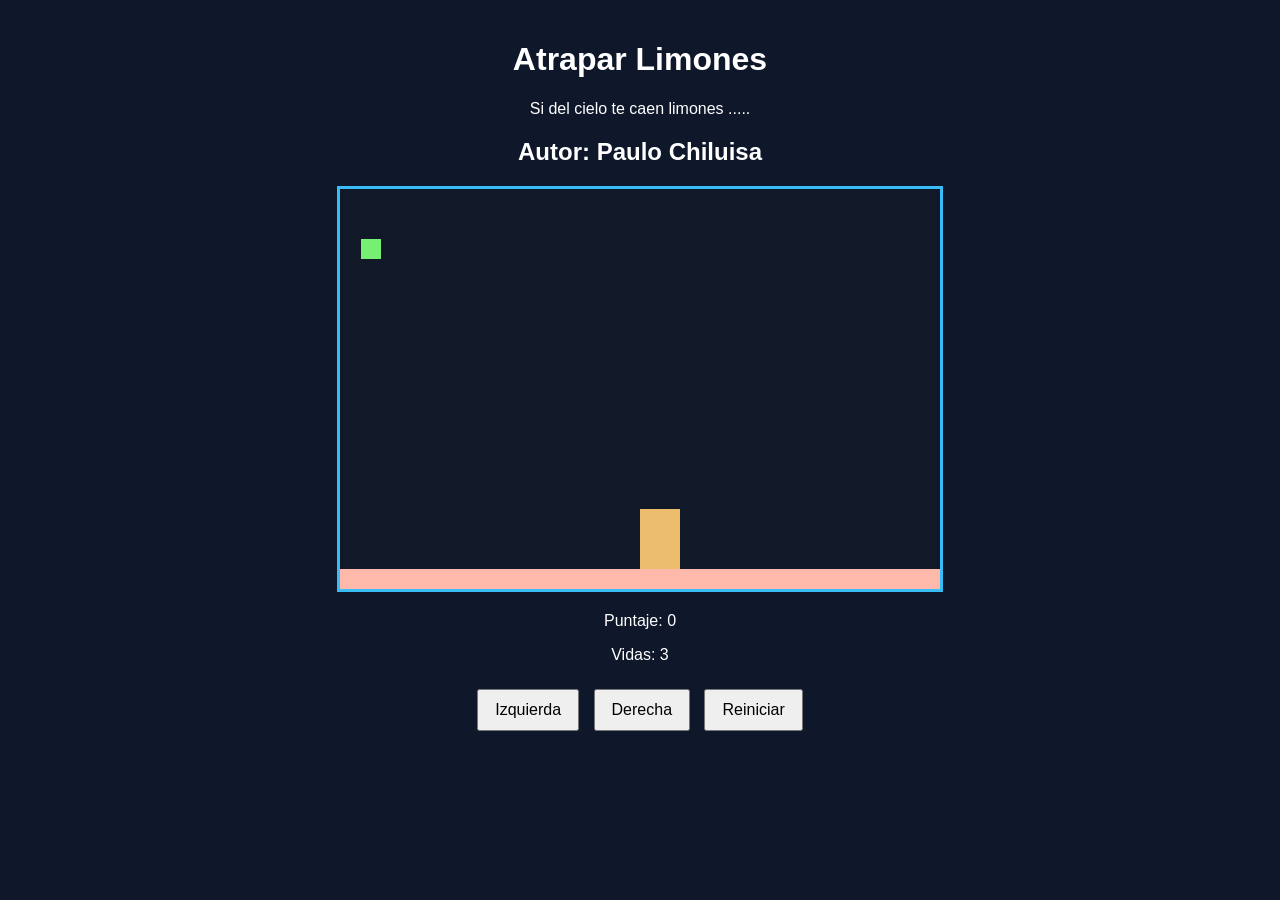
==== index.html @ e569becc "renombrando html principal" ====
<!DOCTYPE html>
<html>
<head>
  <title>Cazar Limones</title>
  <link rel="stylesheet" href="limones.css"/>
  <script src="utils.js"></script>
</head>
<body onload="iniciar()">
  <div class="contenedor">
    <h1>Atrapar Limones</h1>
    <p>Si del cielo te caen limones ..... </p>
    <h2>Autor: Paulo Chiluisa</h2>
    <canvas id="areaJuego" width="600" height="400"> </canvas>
    <div class="panel">
      <p>Puntaje: <span id="txtPuntaje">0</span></p>
      <p>Vidas: <span id="txtVidas">3</span></p>

    </div>
    <div class="botones">
      <button onclick="moverIzquierda()">Izquierda</button>
      <button onclick="moverDerecha()">Derecha</button>
      <button onclick="reiniciar()">Reiniciar</button>
    </div>
  </div>
  <script src="limones.js"></script>
</body>
</html>
---- limones.css ----
body {
  font-family: Arial, sans-serif;
  background-color: #0f172a;
  color: white;
  text-align: center;
  margin: 0;
  padding: 20px;
}

.contenedor {
  max-width: 800px;
  margin: 0 auto;
}

canvas {
  background-color: #111827;
  border: 3px solid #38bdf8;
  display: block;
  margin: 20px auto;
}

.panel {
  margin: 20px 0;
}

.botones button {
  margin: 5px;
  padding: 10px 16px;
  font-size: 16px;
  cursor: pointer;
}
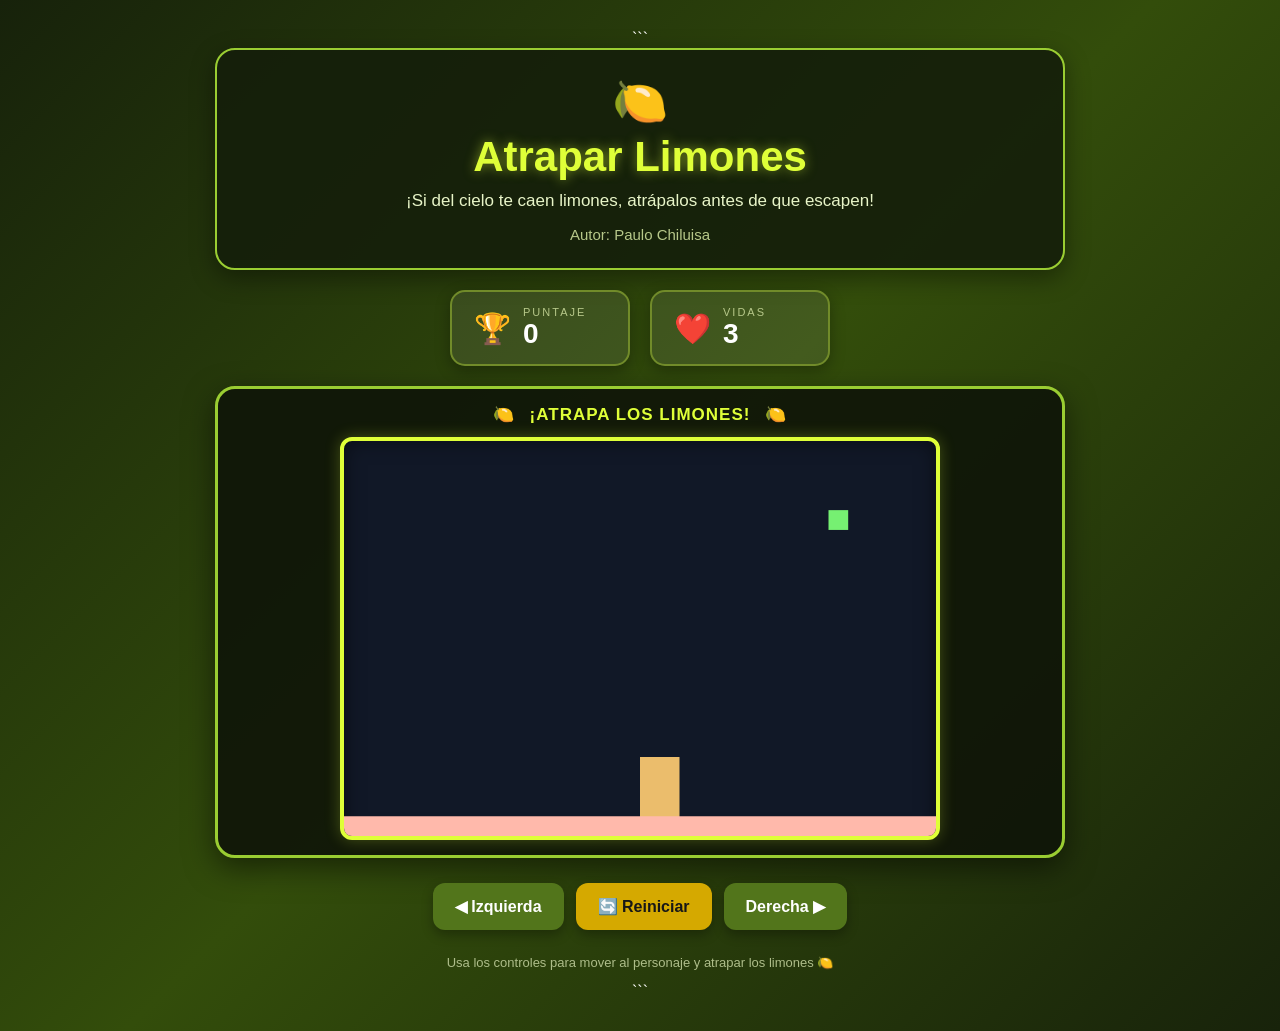
==== commit fe96f1e5: "mejoras visuales con ChatGPT" ====
--- a/index.html
+++ b/index.html
@@ -1,27 +1,82 @@
 <!DOCTYPE html>
-<html>
+
+<html lang="es">
 <head>
+  <meta charset="UTF-8">
+  <meta name="viewport" content="width=device-width, initial-scale=1.0">
   <title>Cazar Limones</title>
   <link rel="stylesheet" href="limones.css"/>
   <script src="utils.js"></script>
 </head>
+
 <body onload="iniciar()">
+
   <div class="contenedor">
-    <h1>Atrapar Limones</h1>
-    <p>Si del cielo te caen limones ..... </p>
-    <h2>Autor: Paulo Chiluisa</h2>
-    <canvas id="areaJuego" width="600" height="400"> </canvas>
-    <div class="panel">
-      <p>Puntaje: <span id="txtPuntaje">0</span></p>
-      <p>Vidas: <span id="txtVidas">3</span></p>
 
-    </div>
-    <div class="botones">
-      <button onclick="moverIzquierda()">Izquierda</button>
-      <button onclick="moverDerecha()">Derecha</button>
-      <button onclick="reiniciar()">Reiniciar</button>
+```
+<header class="encabezado">
+  <div class="icono-limon">🍋</div>
+  <h1>Atrapar Limones</h1>
+  <p>¡Si del cielo te caen limones, atrápalos antes de que escapen!</p>
+  <h2>Autor: Paulo Chiluisa</h2>
+</header>
+
+<section class="marcador">
+
+  <div class="tarjeta">
+    <span class="emoji">🏆</span>
+    <div>
+      <span class="etiqueta">PUNTAJE</span>
+      <strong id="txtPuntaje">0</strong>
     </div>
   </div>
+
+  <div class="tarjeta">
+    <span class="emoji">❤️</span>
+    <div>
+      <span class="etiqueta">VIDAS</span>
+      <strong id="txtVidas">3</strong>
+    </div>
+  </div>
+
+</section>
+
+<main class="zona-juego">
+
+  <div class="titulo-juego">
+    <span>🍋</span>
+    <span>¡ATRAPA LOS LIMONES!</span>
+    <span>🍋</span>
+  </div>
+
+  <canvas id="areaJuego" width="600" height="400"></canvas>
+
+</main>
+
+<div class="botones">
+
+  <button class="btn-izquierda" onclick="moverIzquierda()">
+    ◀ Izquierda
+  </button>
+
+  <button class="btn-reiniciar" onclick="reiniciar()">
+    🔄 Reiniciar
+  </button>
+
+  <button class="btn-derecha" onclick="moverDerecha()">
+    Derecha ▶
+  </button>
+
+</div>
+
+<footer>
+  <p>Usa los controles para mover al personaje y atrapar los limones 🍋</p>
+</footer>
+```
+
+  </div>
+
   <script src="limones.js"></script>
+
 </body>
-</html>+</html>
--- a/limones.css
+++ b/limones.css
@@ -1,31 +1,246 @@
+* {
+  box-sizing: border-box;
+  }
+
 body {
-  font-family: Arial, sans-serif;
-  background-color: #0f172a;
-  color: white;
-  text-align: center;
-  margin: 0;
-  padding: 20px;
-}
+font-family: Arial, Helvetica, sans-serif;
+background: linear-gradient(135deg, #17220b, #334d0b, #18230b);
+color: white;
+text-align: center;
+margin: 0;
+padding: 30px 15px;
+min-height: 100vh;
+}
+
+/* CONTENEDOR PRINCIPAL */
 
 .contenedor {
-  max-width: 800px;
-  margin: 0 auto;
-}
+width: 100%;
+max-width: 850px;
+margin: 0 auto;
+}
+
+/* ENCABEZADO */
+
+.encabezado {
+background: rgba(20, 30, 10, 0.9);
+border: 2px solid #9acd32;
+border-radius: 20px;
+padding: 25px;
+margin-bottom: 20px;
+box-shadow: 0 8px 25px rgba(0, 0, 0, 0.4);
+}
+
+.icono-limon {
+font-size: 45px;
+margin-bottom: 5px;
+}
+
+.encabezado h1 {
+margin: 5px 0;
+font-size: 42px;
+color: #dfff38;
+text-shadow: 0 0 12px rgba(223, 255, 56, 0.5);
+}
+
+.encabezado p {
+color: #e8f5c8;
+font-size: 17px;
+margin: 10px 0;
+}
+
+.encabezado h2 {
+font-size: 15px;
+color: #b7c88a;
+font-weight: normal;
+margin: 15px 0 0;
+}
+
+/* MARCADOR */
+
+.marcador {
+display: flex;
+justify-content: center;
+gap: 20px;
+margin: 20px auto;
+}
+
+.tarjeta {
+display: flex;
+align-items: center;
+gap: 12px;
+min-width: 180px;
+padding: 14px 22px;
+background: rgba(255, 255, 255, 0.08);
+border: 2px solid #718b2a;
+border-radius: 15px;
+box-shadow: 0 5px 15px rgba(0, 0, 0, 0.3);
+}
+
+.emoji {
+font-size: 30px;
+}
+
+.tarjeta div {
+text-align: left;
+}
+
+.etiqueta {
+display: block;
+font-size: 11px;
+color: #b7c88a;
+letter-spacing: 2px;
+}
+
+.tarjeta strong {
+display: block;
+font-size: 28px;
+color: #ffffff;
+}
+
+/* ZONA DEL JUEGO */
+
+.zona-juego {
+background: rgba(15, 20, 8, 0.9);
+border: 3px solid #9acd32;
+border-radius: 20px;
+padding: 15px;
+box-shadow: 0 10px 30px rgba(0, 0, 0, 0.5);
+}
+
+.titulo-juego {
+display: flex;
+justify-content: center;
+align-items: center;
+gap: 15px;
+margin-bottom: 12px;
+color: #dfff38;
+font-weight: bold;
+font-size: 17px;
+letter-spacing: 1px;
+}
+
+/* CANVAS */
 
 canvas {
-  background-color: #111827;
-  border: 3px solid #38bdf8;
-  display: block;
-  margin: 20px auto;
-}
-
-.panel {
-  margin: 20px 0;
+background-color: #111827;
+border: 4px solid #dfff38;
+border-radius: 12px;
+display: block;
+width: 100%;
+max-width: 600px;
+height: auto;
+margin: 0 auto;
+box-shadow:
+0 0 15px rgba(223, 255, 56, 0.25),
+inset 0 0 20px rgba(0, 0, 0, 0.5);
+}
+
+/* BOTONES */
+
+.botones {
+display: flex;
+justify-content: center;
+align-items: center;
+gap: 12px;
+margin: 25px 0;
 }
 
 .botones button {
-  margin: 5px;
-  padding: 10px 16px;
-  font-size: 16px;
-  cursor: pointer;
-}+border: none;
+border-radius: 12px;
+padding: 14px 22px;
+font-size: 16px;
+font-weight: bold;
+color: white;
+cursor: pointer;
+transition: all 0.2s ease;
+box-shadow: 0 5px 12px rgba(0, 0, 0, 0.3);
+}
+
+.botones button:hover {
+transform: translateY(-3px);
+box-shadow: 0 8px 18px rgba(0, 0, 0, 0.4);
+}
+
+.botones button:active {
+transform: translateY(1px);
+}
+
+/* BOTÓN IZQUIERDA */
+
+.btn-izquierda {
+background: #52751b;
+}
+
+.btn-izquierda:hover {
+background: #658e20;
+}
+
+/* BOTÓN REINICIAR */
+
+.btn-reiniciar {
+background: #d5a900;
+color: #171717 !important;
+}
+
+.btn-reiniciar:hover {
+background: #f0c000;
+}
+
+/* BOTÓN DERECHA */
+
+.btn-derecha {
+background: #52751b;
+}
+
+.btn-derecha:hover {
+background: #658e20;
+}
+
+/* PIE DE PÁGINA */
+
+footer {
+color: #aebd8a;
+font-size: 13px;
+margin-top: 10px;
+}
+
+/* ADAPTACIÓN PARA CELULARES */
+
+@media (max-width: 650px) {
+
+body {
+padding: 15px 8px;
+}
+
+.encabezado h1 {
+font-size: 30px;
+}
+
+.marcador {
+gap: 8px;
+}
+
+.tarjeta {
+min-width: 140px;
+padding: 10px;
+}
+
+.tarjeta strong {
+font-size: 22px;
+}
+
+.botones {
+flex-wrap: wrap;
+}
+
+.botones button {
+padding: 12px 16px;
+}
+
+.titulo-juego {
+font-size: 13px;
+}
+
+}
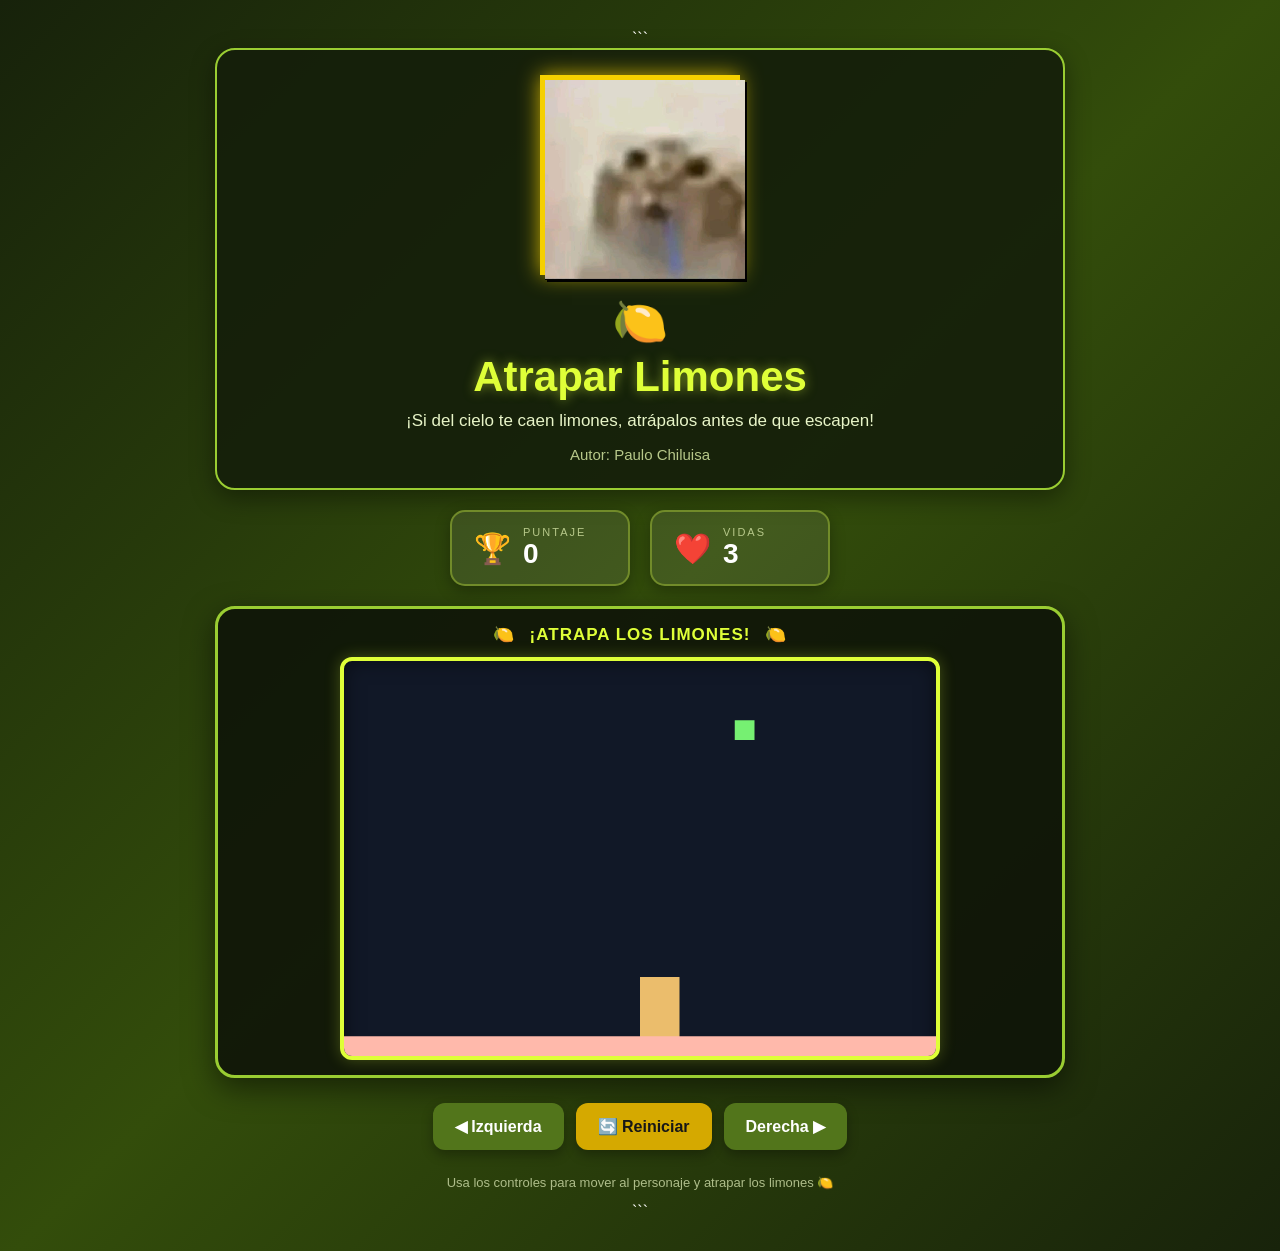
==== commit 94c773ef: "imagen de gato agregado" ====
--- a/index.html
+++ b/index.html
@@ -15,6 +15,9 @@
 
 ```
 <header class="encabezado">
+  <div class="logo">
+    <img src="gato.jpg" alt="gato" width="200px" height="200px"/>
+  </div>
   <div class="icono-limon">🍋</div>
   <h1>Atrapar Limones</h1>
   <p>¡Si del cielo te caen limones, atrápalos antes de que escapen!</p>
--- a/limones.css
+++ b/limones.css
@@ -11,6 +11,31 @@
 padding: 30px 15px;
 min-height: 100vh;
 }
+
+.logo {
+width: 200px;
+height: 200px;
+
+display: block;
+margin: 0 auto 20px;
+
+object-fit: contain;
+image-rendering: pixelated;
+
+border: 5px solid #f5d000;
+background: #111111;
+
+box-shadow:
+7px 7px 0 #000000,
+0 0 20px rgba(245, 208, 0, 0.8);
+
+transition: transform 0.2s ease;
+}
+
+.logo:hover {
+transform: scale(1.05);
+}
+
 
 /* CONTENEDOR PRINCIPAL */
 
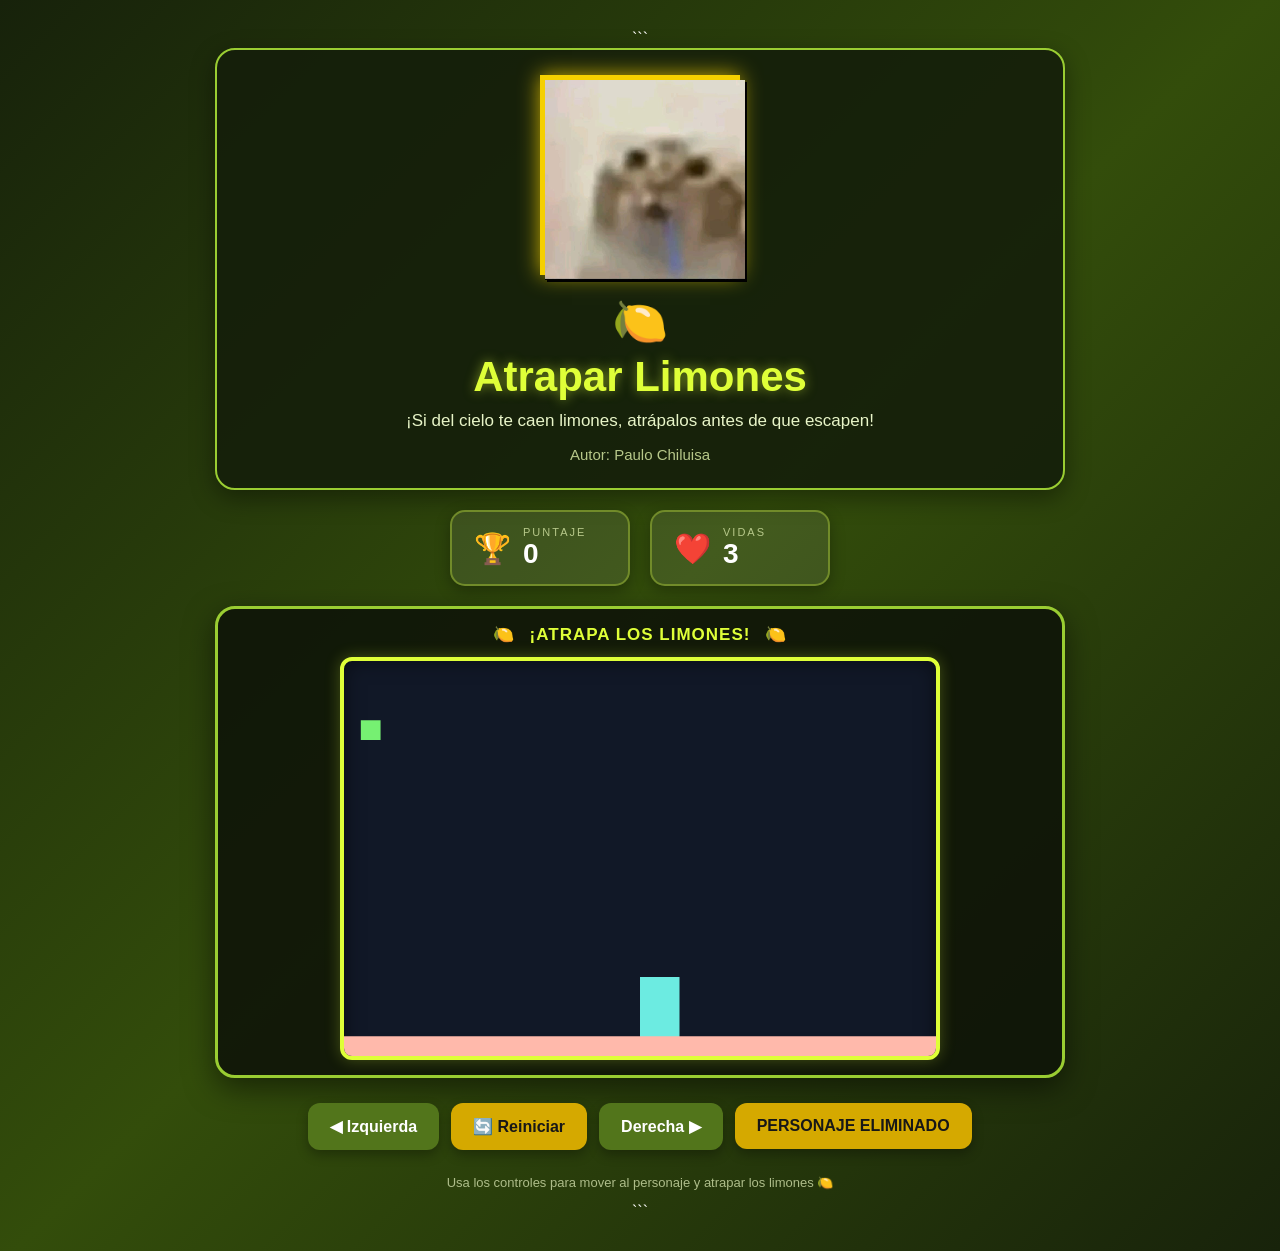
==== commit 3a725b12: "boton desaparecer personaje agregado" ====
--- a/index.html
+++ b/index.html
@@ -70,6 +70,8 @@
     Derecha ▶
   </button>
 
+  <button class="btn-reiniciar" onclick="desaparecerPersonaje()">PERSONAJE ELIMINADO</button>
+
 </div>
 
 <footer>
